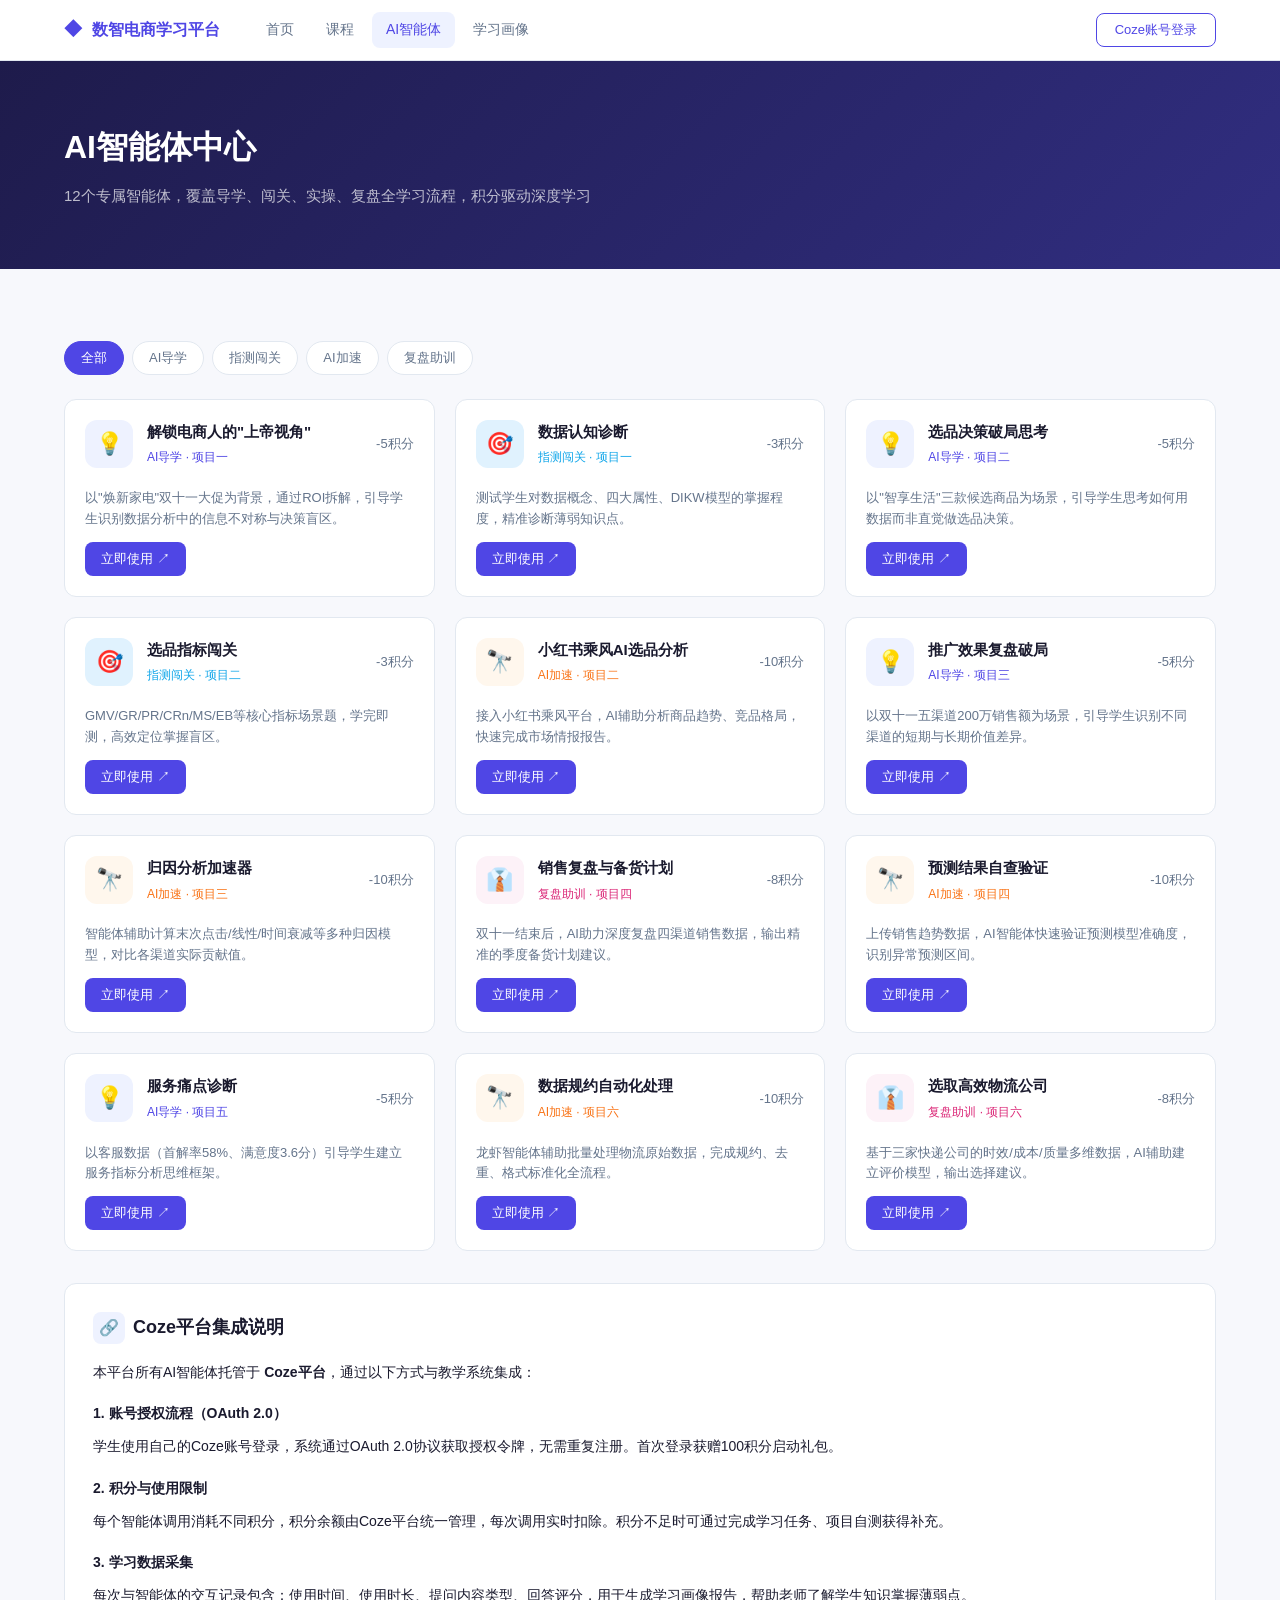
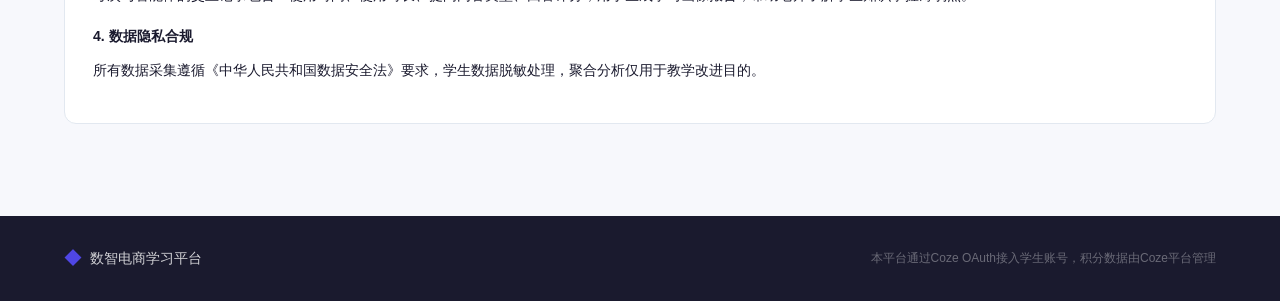
==== agents.html @ bfb2bf95 "feat: 数智电商数据分析教学平台 - 完整站点 - 主页、课程列表、智能体中心、学习画像仪表板 - 6个项目详情页（数据驱动/选品/推广/销售/客服/物流） - Coze智能体嵌入 + 积分系统 " ====
<!DOCTYPE html>
<html lang="zh-CN">
<head>
<meta charset="UTF-8">
<meta name="viewport" content="width=device-width, initial-scale=1.0">
<title>AI智能体中心 — 数智电商学习平台</title>
<link rel="stylesheet" href="styles/main.css">
</head>
<body>
<nav class="topnav">
  <div class="nav-inner">
    <div class="nav-logo"><span class="logo-icon">&#9670;</span><span class="logo-text">数智电商学习平台</span></div>
    <div class="nav-links">
      <a href="index.html" class="nav-link">首页</a>
      <a href="courses.html" class="nav-link">课程</a>
      <a href="agents.html" class="nav-link active">AI智能体</a>
      <a href="dashboard.html" class="nav-link">学习画像</a>
    </div>
    <div class="nav-right"><div id="user-area-nav"><button class="btn-login" onclick="openLoginModal()">Coze账号登录</button></div></div>
  </div>
</nav>

<div class="page-hero">
  <div class="page-hero-inner">
    <h1>AI智能体中心</h1>
    <p>12个专属智能体，覆盖导学、闯关、实操、复盘全学习流程，积分驱动深度学习</p>
  </div>
</div>

<div class="section">
  <div class="section-inner">

    <!-- 积分状态 -->
    <div id="credits-banner" style="display:none" class="learn-section" style="margin-bottom:32px;display:flex;align-items:center;justify-content:space-between">
      <div>
        <div style="font-size:13px;color:var(--text-secondary);margin-bottom:4px">当前可用积分</div>
        <div style="font-size:32px;font-weight:700;color:var(--accent)" id="credits-display">0</div>
      </div>
      <div style="font-size:13px;color:var(--text-secondary);text-align:right">
        <div>每日签到 +5积分</div>
        <div>完成项目自测 +20积分</div>
      </div>
    </div>

    <!-- 智能体分类 -->
    <div style="margin-bottom:32px">
      <div style="display:flex;gap:8px;margin-bottom:24px;flex-wrap:wrap">
        <button class="filter-btn active" data-filter="all" onclick="filterAgents('all',this)">全部</button>
        <button class="filter-btn" data-filter="guide" onclick="filterAgents('guide',this)">AI导学</button>
        <button class="filter-btn" data-filter="quiz" onclick="filterAgents('quiz',this)">指测闯关</button>
        <button class="filter-btn" data-filter="boost" onclick="filterAgents('boost',this)">AI加速</button>
        <button class="filter-btn" data-filter="review" onclick="filterAgents('review',this)">复盘助训</button>
      </div>

      <div id="agents-list" class="agents-full-grid">
        <!-- 动态生成 -->
      </div>
    </div>

    <!-- Coze平台集成说明 -->
    <div class="learn-section">
      <div class="ls-title"><span class="ls-icon" style="background:#eef2ff;color:#4f46e5">&#128279;</span>Coze平台集成说明</div>
      <div class="ls-body">
        <p>本平台所有AI智能体托管于 <strong>Coze平台</strong>，通过以下方式与教学系统集成：</p>
        <h4>1. 账号授权流程（OAuth 2.0）</h4>
        <p>学生使用自己的Coze账号登录，系统通过OAuth 2.0协议获取授权令牌，无需重复注册。首次登录获赠100积分启动礼包。</p>
        <h4>2. 积分与使用限制</h4>
        <p>每个智能体调用消耗不同积分，积分余额由Coze平台统一管理，每次调用实时扣除。积分不足时可通过完成学习任务、项目自测获得补充。</p>
        <h4>3. 学习数据采集</h4>
        <p>每次与智能体的交互记录包含：使用时间、使用时长、提问内容类型、回答评分，用于生成学习画像报告，帮助老师了解学生知识掌握薄弱点。</p>
        <h4>4. 数据隐私合规</h4>
        <p>所有数据采集遵循《中华人民共和国数据安全法》要求，学生数据脱敏处理，聚合分析仅用于教学改进目的。</p>
      </div>
    </div>

  </div>
</div>

<footer class="footer">
  <div class="footer-inner">
    <div class="footer-brand"><span class="logo-icon">&#9670;</span><span>数智电商学习平台</span></div>
    <div class="footer-note">本平台通过Coze OAuth接入学生账号，积分数据由Coze平台管理</div>
  </div>
</footer>

<div class="modal-overlay" id="loginModal" style="display:none">
  <div class="modal">
    <button class="modal-close" onclick="closeLoginModal()">&#10005;</button>
    <div class="modal-logo"><span class="logo-icon">&#9670;</span></div>
    <h2 class="modal-title">Coze账号登录</h2>
    <p class="modal-desc">使用你的Coze账号登录，积分自动同步</p>
    <button class="btn-coze" onclick="mockCozeLogin()"><span class="coze-icon">C</span>使用 Coze 账号登录</button>
    <div class="modal-divider">或</div>
    <div class="mock-login">
      <input type="text" id="mock-username" placeholder="学号 / 邮箱" class="mock-input">
      <input type="password" id="mock-password" placeholder="密码" class="mock-input">
      <button class="btn-primary full" onclick="mockDirectLogin()">登录</button>
    </div>
    <p class="modal-tip">首次登录将自动创建学习档案，并获得 <strong>100积分</strong> 作为欢迎礼包</p>
  </div>
</div>

<style>
.agents-full-grid { display:grid; grid-template-columns:repeat(auto-fill,minmax(300px,1fr)); gap:20px; }
.agent-card {
  background:#fff; border-radius:var(--radius); border:1px solid var(--border);
  overflow:hidden; transition:all 0.2s; cursor:pointer;
}
.agent-card:hover { transform:translateY(-3px); box-shadow:0 8px 24px rgba(0,0,0,0.08); }
.ac-top { padding:20px; display:flex; align-items:center; gap:14px; }
.ac-icon { width:48px;height:48px;border-radius:12px;display:flex;align-items:center;justify-content:center;font-size:22px;flex-shrink:0; }
.ac-meta { flex:1; }
.ac-meta h3 { font-size:15px;font-weight:600;margin-bottom:4px; }
.ac-meta .ac-type { font-size:12px; }
.ac-cost { font-size:13px;color:var(--text-secondary);font-weight:500; }
.ac-body { padding:0 20px 20px; }
.ac-body p { font-size:13px;color:var(--text-secondary);line-height:1.6;margin-bottom:12px; }
.ac-body .btn-primary { font-size:13px;padding:8px 16px; }
.filter-btn {
  padding:7px 16px; border-radius:20px; border:1px solid var(--border);
  background:#fff; cursor:pointer; font-size:13px; color:var(--text-secondary);
  transition:all 0.15s;
}
.filter-btn:hover, .filter-btn.active { background:var(--accent); color:#fff; border-color:var(--accent); }
</style>

<script src="scripts/app.js"></script>
<script>
const ALL_AGENTS = [
  { id:'a1', project:'项目一', name:'解锁电商人的"上帝视角"', type:'guide', cost:5, icon:'&#128161;', color:'#eef2ff', iconColor:'#4f46e5', desc:'以"焕新家电"双十一大促为背景，通过ROI拆解，引导学生识别数据分析中的信息不对称与决策盲区。' },
  { id:'a2', project:'项目一', name:'数据认知诊断', type:'quiz', cost:3, icon:'&#127919;', color:'#e0f2fe', iconColor:'#0ea5e9', desc:'测试学生对数据概念、四大属性、DIKW模型的掌握程度，精准诊断薄弱知识点。' },
  { id:'a3', project:'项目二', name:'选品决策破局思考', type:'guide', cost:5, icon:'&#128161;', color:'#eef2ff', iconColor:'#4f46e5', desc:'以"智享生活"三款候选商品为场景，引导学生思考如何用数据而非直觉做选品决策。' },
  { id:'a4', project:'项目二', name:'选品指标闯关', type:'quiz', cost:3, icon:'&#127919;', color:'#e0f2fe', iconColor:'#0ea5e9', desc:'GMV/GR/PR/CRn/MS/EB等核心指标场景题，学完即测，高效定位掌握盲区。' },
  { id:'a5', project:'项目二', name:'小红书乘风AI选品分析', type:'boost', cost:10, icon:'&#128301;', color:'#fff7ed', iconColor:'#f97316', desc:'接入小红书乘风平台，AI辅助分析商品趋势、竞品格局，快速完成市场情报报告。' },
  { id:'a6', project:'项目三', name:'推广效果复盘破局', type:'guide', cost:5, icon:'&#128161;', color:'#eef2ff', iconColor:'#4f46e5', desc:'以双十一五渠道200万销售额为场景，引导学生识别不同渠道的短期与长期价值差异。' },
  { id:'a7', project:'项目三', name:'归因分析加速器', type:'boost', cost:10, icon:'&#128301;', color:'#fff7ed', iconColor:'#f97316', desc:'智能体辅助计算末次点击/线性/时间衰减等多种归因模型，对比各渠道实际贡献值。' },
  { id:'a8', project:'项目四', name:'销售复盘与备货计划', type:'review', cost:8, icon:'&#128084;', color:'#fdf2f8', iconColor:'#db2777', desc:'双十一结束后，AI助力深度复盘四渠道销售数据，输出精准的季度备货计划建议。' },
  { id:'a9', project:'项目四', name:'预测结果自查验证', type:'boost', cost:10, icon:'&#128301;', color:'#fff7ed', iconColor:'#f97316', desc:'上传销售趋势数据，AI智能体快速验证预测模型准确度，识别异常预测区间。' },
  { id:'a10', project:'项目五', name:'服务痛点诊断', type:'guide', cost:5, icon:'&#128161;', color:'#eef2ff', iconColor:'#4f46e5', desc:'以客服数据（首解率58%、满意度3.6分）引导学生建立服务指标分析思维框架。' },
  { id:'a11', project:'项目六', name:'数据规约自动化处理', type:'boost', cost:10, icon:'&#128301;', color:'#fff7ed', iconColor:'#f97316', desc:'龙虾智能体辅助批量处理物流原始数据，完成规约、去重、格式标准化全流程。' },
  { id:'a12', project:'项目六', name:'选取高效物流公司', type:'review', cost:8, icon:'&#128084;', color:'#fdf2f8', iconColor:'#db2777', desc:'基于三家快递公司的时效/成本/质量多维数据，AI辅助建立评价模型，输出选择建议。' },
];

let currentFilter = 'all';

function filterAgents(type, btn) {
  currentFilter = type;
  document.querySelectorAll('.filter-btn').forEach(b => b.classList.remove('active'));
  btn.classList.add('active');
  renderAgents();
}

function renderAgents() {
  const list = document.getElementById('agents-list');
  const filtered = currentFilter === 'all' ? ALL_AGENTS : ALL_AGENTS.filter(a => a.type === currentFilter);

  list.innerHTML = filtered.map(a => `
    <div class="agent-card" data-type="${a.type}">
      <div class="ac-top">
        <div class="ac-icon" style="background:${a.color};color:${a.iconColor}">${a.icon}</div>
        <div class="ac-meta">
          <h3>${a.name}</h3>
          <div class="ac-type" style="color:${a.iconColor}">${getTypeName(a.type)} · ${a.project}</div>
        </div>
        <div class="ac-cost">-${a.cost}积分</div>
      </div>
      <div class="ac-body">
        <p>${a.desc}</p>
        <button class="btn-primary" onclick="useAgent('${a.id}','${a.type}',${a.cost})">立即使用 &#8599;</button>
      </div>
    </div>`).join('');
}

function getTypeName(type) {
  return { guide:'AI导学', quiz:'指测闯关', boost:'AI加速', review:'复盘助训' }[type] || type;
}

function useAgent(id, type, cost) {
  if (!APP.user) { openLoginModal(); return; }
  if (APP.credits < cost) { showToast(`积分不足，需要 ${cost} 积分`); return; }
  showToast(`正在启动${getTypeName(type)}智能体...`);
  APP.logInteraction(`agent_center_${id}`, cost);
}

document.addEventListener('DOMContentLoaded', () => {
  renderAgents();
  if (APP.user) {
    const banner = document.getElementById('credits-banner');
    if (banner) { banner.style.display = 'flex'; }
    const cd = document.getElementById('credits-display');
    if (cd) { cd.textContent = APP.credits; }
  }
});
</script>
</body>
</html>
---- styles/main.css ----
/* ===== 全局重置 ===== */
*, *::before, *::after { box-sizing: border-box; margin: 0; padding: 0; }
html { scroll-behavior: smooth; }
body {
  font-family: -apple-system, BlinkMacSystemFont, 'PingFang SC', 'Hiragino Sans GB', 'Microsoft YaHei', sans-serif;
  font-size: 15px;
  line-height: 1.65;
  color: #1a1a2e;
  background: #f7f8fc;
}
a { text-decoration: none; color: inherit; }
img { max-width: 100%; display: block; }

/* ===== 颜色变量 ===== */
:root {
  --c1: #4f46e5;   /* 靛蓝 项目一 */
  --c2: #0ea5e9;   /* 天蓝 项目二 */
  --c3: #f97316;   /* 橙色 项目三 */
  --c4: #16a34a;   /* 绿色 项目四 */
  --c5: #db2777;   /* 玫红 项目五 */
  --c6: #9333ea;   /* 紫色 项目六 */
  --accent: #4f46e5;
  --bg: #f7f8fc;
  --surface: #ffffff;
  --text-primary: #1a1a2e;
  --text-secondary: #64748b;
  --border: #e2e8f0;
  --radius: 12px;
  --radius-sm: 8px;
}

/* ===== 顶部导航 ===== */
.topnav {
  position: sticky; top: 0; z-index: 100;
  background: rgba(255,255,255,0.95);
  border-bottom: 1px solid var(--border);
  backdrop-filter: blur(8px);
}
.nav-inner {
  max-width: 1200px; margin: 0 auto;
  padding: 0 24px;
  height: 60px;
  display: flex; align-items: center; gap: 32px;
}
.nav-logo {
  display: flex; align-items: center; gap: 10px;
  font-size: 16px; font-weight: 600; color: var(--accent);
  white-space: nowrap;
}
.logo-icon { font-size: 18px; color: var(--accent); }
.nav-links { display: flex; gap: 4px; flex: 1; }
.nav-link {
  padding: 6px 14px; border-radius: var(--radius-sm);
  font-size: 14px; color: var(--text-secondary);
  transition: all 0.15s;
}
.nav-link:hover, .nav-link.active {
  color: var(--accent); background: #eef2ff;
}
.nav-right { margin-left: auto; }
.btn-login {
  padding: 7px 18px; border-radius: var(--radius-sm);
  border: 1.5px solid var(--accent); background: transparent;
  color: var(--accent); font-size: 13px; cursor: pointer;
  transition: all 0.15s;
}
.btn-login:hover { background: var(--accent); color: #fff; }

/* ===== Hero区 ===== */
.hero {
  max-width: 1200px; margin: 0 auto;
  padding: 72px 24px 64px;
  display: flex; align-items: center; gap: 64px;
}
.hero-content { flex: 1; }
.hero-badge {
  display: inline-block;
  padding: 4px 14px; border-radius: 20px;
  background: #eef2ff; color: var(--accent);
  font-size: 13px; font-weight: 500;
  margin-bottom: 20px;
}
.hero-title {
  font-size: 46px; font-weight: 700; line-height: 1.2;
  color: var(--text-primary); margin-bottom: 18px;
}
.hero-desc {
  font-size: 16px; color: var(--text-secondary);
  line-height: 1.7; margin-bottom: 32px;
}
.hero-actions { display: flex; gap: 12px; margin-bottom: 40px; }
.btn-primary {
  padding: 11px 28px; border-radius: var(--radius-sm);
  background: var(--accent); color: #fff;
  border: none; font-size: 15px; font-weight: 500;
  cursor: pointer; transition: all 0.15s;
}
.btn-primary:hover { background: #4338ca; transform: translateY(-1px); }
.btn-primary.full { width: 100%; }
.btn-ghost {
  padding: 11px 28px; border-radius: var(--radius-sm);
  background: transparent; color: var(--text-primary);
  border: 1.5px solid var(--border); font-size: 15px;
  cursor: pointer; transition: all 0.15s; display: inline-block;
}
.btn-ghost:hover { border-color: var(--accent); color: var(--accent); }
.hero-stats { display: flex; gap: 32px; }
.stat-item { display: flex; flex-direction: column; }
.stat-num { font-size: 28px; font-weight: 700; color: var(--accent); }
.stat-label { font-size: 12px; color: var(--text-secondary); }

/* Hero可视化 */
.hero-visual { flex: 0 0 380px; }
.chain-diagram {
  display: flex; align-items: center; flex-wrap: wrap; gap: 6px;
  background: #fff; border-radius: var(--radius);
  padding: 24px; border: 1px solid var(--border);
}
.chain-node {
  display: flex; flex-direction: column; align-items: center;
  padding: 12px 16px; border-radius: var(--radius-sm);
  font-size: 13px; font-weight: 500; min-width: 60px;
  background: #f8fafc; border: 1px solid var(--border);
  gap: 4px; transition: all 0.2s; cursor: default;
}
.chain-node:hover { transform: translateY(-3px); border-color: var(--accent); }
.node-icon { font-size: 16px; }
.chain-node.node-1 { color: var(--c1); border-color: #c7d2fe; }
.chain-node.node-2 { color: var(--c2); border-color: #bae6fd; }
.chain-node.node-3 { color: var(--c3); border-color: #fed7aa; }
.chain-node.node-4 { color: var(--c4); border-color: #bbf7d0; }
.chain-node.node-5 { color: var(--c5); border-color: #fbcfe8; }
.chain-node.node-6 { color: var(--c6); border-color: #e9d5ff; }
.chain-arrow { color: var(--text-secondary); font-size: 18px; }
.chain-label { text-align: center; font-size: 12px; color: var(--text-secondary); margin-top: 12px; }

/* ===== 通用Section ===== */
.section { padding: 72px 0; }
.section-inner { max-width: 1200px; margin: 0 auto; padding: 0 24px; }
.section-header { text-align: center; margin-bottom: 48px; }
.section-header h2 { font-size: 30px; font-weight: 700; margin-bottom: 10px; }
.section-header p { font-size: 15px; color: var(--text-secondary); }
.section-header.light h2 { color: #fff; }
.section-header.light p { color: rgba(255,255,255,0.75); }

/* ===== 课程卡片 ===== */
.course-grid {
  display: grid; grid-template-columns: repeat(3, 1fr); gap: 20px;
}
.course-card {
  background: #fff; border-radius: var(--radius);
  border: 1px solid var(--border); overflow: hidden;
  display: flex; flex-direction: column;
  transition: all 0.2s; cursor: pointer;
}
.course-card:hover {
  transform: translateY(-4px);
  box-shadow: 0 12px 32px rgba(0,0,0,0.08);
  border-color: transparent;
}
.card-top {
  padding: 24px; display: flex; justify-content: space-between;
  align-items: flex-start;
}
.card-top.c1 { background: linear-gradient(135deg, #eef2ff 0%, #c7d2fe 100%); }
.card-top.c2 { background: linear-gradient(135deg, #e0f2fe 0%, #bae6fd 100%); }
.card-top.c3 { background: linear-gradient(135deg, #fff7ed 0%, #fed7aa 100%); }
.card-top.c4 { background: linear-gradient(135deg, #f0fdf4 0%, #bbf7d0 100%); }
.card-top.c5 { background: linear-gradient(135deg, #fdf2f8 0%, #fbcfe8 100%); }
.card-top.c6 { background: linear-gradient(135deg, #faf5ff 0%, #e9d5ff 100%); }
.card-num { font-size: 32px; font-weight: 800; opacity: 0.25; }
.card-icon { font-size: 28px; }
.card-body { padding: 20px; flex: 1; display: flex; flex-direction: column; gap: 10px; }
.card-body h3 { font-size: 16px; font-weight: 600; }
.card-body p { font-size: 13px; color: var(--text-secondary); line-height: 1.6; flex: 1; }
.card-tags { display: flex; gap: 6px; flex-wrap: wrap; }
.tag {
  padding: 3px 9px; border-radius: 12px;
  background: #f1f5f9; color: var(--text-secondary);
  font-size: 11px;
}
.card-meta { display: flex; justify-content: space-between; align-items: center; margin-top: auto; }
.meta-tasks { font-size: 12px; color: var(--text-secondary); }
.meta-ai { font-size: 12px; color: var(--accent); font-weight: 500; }

/* ===== AI智能体区 ===== */
.section-agents {
  background: linear-gradient(135deg, #1e1b4b 0%, #312e81 100%);
}
.section-agents .section-header h2 { color: #fff; }
.agents-grid {
  display: grid; grid-template-columns: repeat(4, 1fr); gap: 20px;
  margin-bottom: 48px;
}
.agent-feature {
  background: rgba(255,255,255,0.08);
  border: 1px solid rgba(255,255,255,0.15);
  border-radius: var(--radius); padding: 24px;
  transition: all 0.2s;
}
.agent-feature:hover {
  background: rgba(255,255,255,0.12);
  transform: translateY(-2px);
}
.af-icon {
  width: 44px; height: 44px; border-radius: var(--radius-sm);
  display: flex; align-items: center; justify-content: center;
  font-size: 22px; margin-bottom: 14px;
}
.af-1 { background: rgba(99,102,241,0.3); }
.af-2 { background: rgba(14,165,233,0.3); }
.af-3 { background: rgba(249,115,22,0.3); }
.af-4 { background: rgba(219,39,119,0.3); }
.agent-feature h4 { font-size: 14px; font-weight: 600; color: #fff; margin-bottom: 8px; }
.agent-feature p { font-size: 13px; color: rgba(255,255,255,0.65); line-height: 1.6; }

/* 积分演示 */
.credits-demo { display: flex; justify-content: center; }
.credits-box {
  background: rgba(255,255,255,0.06);
  border: 1px solid rgba(255,255,255,0.12);
  border-radius: var(--radius); padding: 28px; min-width: 420px;
}
.credits-title { font-size: 15px; font-weight: 600; color: #fff; margin-bottom: 16px; }
.credits-list { display: flex; flex-direction: column; gap: 8px; }
.credit-row {
  display: flex; justify-content: space-between;
  font-size: 13px; color: rgba(255,255,255,0.75);
  padding: 6px 0; border-bottom: 1px solid rgba(255,255,255,0.06);
}
.cost { color: #f87171; font-weight: 500; }
.earn-pts { color: #34d399; font-weight: 500; }
.credits-note { font-size: 12px; color: rgba(255,255,255,0.4); margin-top: 14px; text-align: center; }

/* ===== 学习路径 ===== */
.path-flow {
  display: flex; align-items: center; justify-content: center;
  gap: 16px; flex-wrap: wrap;
}
.path-step {
  display: flex; align-items: center; gap: 12px;
  background: #fff; border-radius: var(--radius);
  padding: 16px 20px; border: 1px solid var(--border);
  min-width: 160px; transition: all 0.2s;
}
.path-step:hover { border-color: var(--accent); transform: translateY(-2px); }
.ps-num {
  width: 36px; height: 36px; border-radius: 50%;
  background: #eef2ff; color: var(--accent);
  display: flex; align-items: center; justify-content: center;
  font-size: 16px; font-weight: 700; flex-shrink: 0;
}
.ps-content h4 { font-size: 14px; font-weight: 600; margin-bottom: 3px; }
.ps-content p { font-size: 12px; color: var(--text-secondary); line-height: 1.4; }
.path-arrow { font-size: 20px; color: var(--text-secondary); }

/* ===== Footer ===== */
.footer {
  background: #1a1a2e; padding: 28px 0;
}
.footer-inner {
  max-width: 1200px; margin: 0 auto; padding: 0 24px;
  display: flex; align-items: center; justify-content: space-between;
  gap: 24px;
}
.footer-brand {
  display: flex; align-items: center; gap: 8px;
  color: rgba(255,255,255,0.8); font-size: 14px; font-weight: 500;
}
.footer-brand .logo-icon { color: var(--accent); }
.footer-note { font-size: 12px; color: rgba(255,255,255,0.35); max-width: 480px; text-align: right; }

/* ===== 弹窗 ===== */
.modal-overlay {
  position: fixed; inset: 0; z-index: 999;
  background: rgba(0,0,0,0.45);
  display: flex; align-items: center; justify-content: center;
  backdrop-filter: blur(4px);
}
.modal {
  background: #fff; border-radius: 16px; padding: 40px;
  width: 380px; max-width: 90vw; position: relative;
  box-shadow: 0 20px 60px rgba(0,0,0,0.15);
}
.modal-close {
  position: absolute; top: 16px; right: 16px;
  background: none; border: none; font-size: 16px;
  color: var(--text-secondary); cursor: pointer; padding: 4px;
}
.modal-logo {
  text-align: center; font-size: 32px; margin-bottom: 16px;
  color: var(--accent);
}
.modal-title { font-size: 20px; font-weight: 700; text-align: center; margin-bottom: 8px; }
.modal-desc { font-size: 13px; color: var(--text-secondary); text-align: center; margin-bottom: 24px; line-height: 1.6; }
.btn-coze {
  width: 100%; padding: 12px;
  background: linear-gradient(135deg, #4f46e5, #7c3aed);
  color: #fff; border: none; border-radius: var(--radius-sm);
  font-size: 15px; font-weight: 500; cursor: pointer;
  display: flex; align-items: center; justify-content: center; gap: 10px;
  margin-bottom: 16px; transition: all 0.15s;
}
.btn-coze:hover { opacity: 0.9; transform: translateY(-1px); }
.coze-icon {
  width: 24px; height: 24px; background: rgba(255,255,255,0.25);
  border-radius: 6px; display: flex; align-items: center; justify-content: center;
  font-weight: 800; font-size: 14px;
}
.modal-divider {
  text-align: center; font-size: 12px; color: var(--text-secondary);
  position: relative; margin: 16px 0;
}
.modal-divider::before, .modal-divider::after {
  content: ''; position: absolute; top: 50%; width: 40%;
  height: 1px; background: var(--border);
}
.modal-divider::before { left: 0; }
.modal-divider::after { right: 0; }
.mock-input {
  width: 100%; padding: 10px 14px; margin-bottom: 10px;
  border: 1px solid var(--border); border-radius: var(--radius-sm);
  font-size: 14px; outline: none; transition: border-color 0.15s;
  background: #f8fafc;
}
.mock-input:focus { border-color: var(--accent); background: #fff; }
.modal-tip {
  font-size: 12px; color: var(--text-secondary); text-align: center;
  margin-top: 14px; line-height: 1.5;
}

/* ===== 用户信息条 ===== */
.user-bar {
  display: flex; align-items: center; gap: 10px;
}
.user-avatar {
  width: 32px; height: 32px; border-radius: 50%;
  background: var(--accent); color: #fff;
  display: flex; align-items: center; justify-content: center;
  font-size: 13px; font-weight: 600;
}
.user-credits { font-size: 13px; color: var(--accent); font-weight: 500; }
.user-name { font-size: 13px; color: var(--text-secondary); }

/* ===== 通知 Toast ===== */
.toast {
  position: fixed; bottom: 24px; right: 24px; z-index: 9999;
  background: #1a1a2e; color: #fff; padding: 12px 20px;
  border-radius: var(--radius-sm); font-size: 14px;
  box-shadow: 0 4px 16px rgba(0,0,0,0.2);
  animation: slideIn 0.3s ease;
}
@keyframes slideIn {
  from { transform: translateY(20px); opacity: 0; }
  to { transform: translateY(0); opacity: 1; }
}

/* ===== 课程详情页 ===== */
.project-hero {
  padding: 60px 0 40px;
  border-bottom: 1px solid var(--border);
}
.project-hero-inner {
  max-width: 1200px; margin: 0 auto; padding: 0 24px;
}
.project-breadcrumb {
  font-size: 13px; color: var(--text-secondary); margin-bottom: 20px;
}
.project-breadcrumb a { color: var(--accent); }
.project-title { font-size: 36px; font-weight: 700; margin-bottom: 12px; }
.project-desc { font-size: 15px; color: var(--text-secondary); max-width: 700px; line-height: 1.7; margin-bottom: 24px; }
.project-info { display: flex; gap: 24px; align-items: center; flex-wrap: wrap; }
.pi-badge {
  padding: 5px 14px; border-radius: 20px;
  font-size: 13px; font-weight: 500;
}

/* 学习区布局 */
.learn-layout {
  max-width: 1200px; margin: 0 auto; padding: 32px 24px;
  display: grid; grid-template-columns: 280px 1fr; gap: 32px;
}
.learn-sidebar { position: sticky; top: 80px; align-self: start; }
.sidebar-card {
  background: #fff; border-radius: var(--radius);
  border: 1px solid var(--border); overflow: hidden;
}
.sidebar-title {
  padding: 14px 16px;
  font-size: 13px; font-weight: 600;
  border-bottom: 1px solid var(--border); color: var(--text-secondary);
  text-transform: uppercase; letter-spacing: 0.05em;
}
.task-list { list-style: none; }
.task-item {
  padding: 12px 16px;
  border-bottom: 1px solid var(--border);
  display: flex; align-items: center; gap: 10px;
  font-size: 13px; cursor: pointer; transition: background 0.15s;
}
.task-item:hover { background: #f8fafc; }
.task-item.active { background: #eef2ff; color: var(--accent); }
.task-item:last-child { border-bottom: none; }
.task-num {
  width: 22px; height: 22px; border-radius: 50%;
  background: #f1f5f9; display: flex; align-items: center;
  justify-content: center; font-size: 11px; font-weight: 600;
  flex-shrink: 0;
}
.task-item.active .task-num { background: var(--accent); color: #fff; }
.task-item.done .task-num { background: #22c55e; color: #fff; }

/* 主内容区 */
.learn-main {}
.learn-section {
  background: #fff; border-radius: var(--radius);
  border: 1px solid var(--border); padding: 28px; margin-bottom: 20px;
}
.ls-title { font-size: 18px; font-weight: 700; margin-bottom: 16px; display: flex; align-items: center; gap: 8px; }
.ls-icon {
  width: 32px; height: 32px; border-radius: var(--radius-sm);
  display: flex; align-items: center; justify-content: center;
  font-size: 16px;
}
.ls-body { font-size: 14px; color: var(--text-primary); line-height: 1.8; }
.ls-body p { margin-bottom: 12px; }
.ls-body h4 { font-size: 14px; font-weight: 600; margin: 16px 0 8px; }
.ls-body ul { margin-left: 20px; }
.ls-body li { margin-bottom: 6px; }

/* 指标卡片 */
.metric-grid {
  display: grid; grid-template-columns: repeat(auto-fill, minmax(180px, 1fr));
  gap: 12px; margin-top: 16px;
}
.metric-card {
  background: #f8fafc; border-radius: var(--radius-sm);
  padding: 14px; border: 1px solid var(--border);
}
.mc-abbr { font-size: 18px; font-weight: 700; color: var(--accent); margin-bottom: 4px; }
.mc-name { font-size: 12px; font-weight: 500; margin-bottom: 6px; }
.mc-desc { font-size: 11px; color: var(--text-secondary); line-height: 1.5; }

/* AI智能体嵌入区 */
.agent-embed {
  background: linear-gradient(135deg, #1e1b4b 0%, #1e3a5f 100%);
  border-radius: var(--radius); padding: 24px; margin-bottom: 20px;
  border: 1px solid rgba(99,102,241,0.3);
}
.ae-header { display: flex; align-items: center; justify-content: space-between; margin-bottom: 16px; }
.ae-title { font-size: 15px; font-weight: 600; color: #fff; display: flex; align-items: center; gap: 8px; }
.ae-badge {
  padding: 3px 10px; border-radius: 12px;
  background: rgba(99,102,241,0.3); color: #a5b4fc;
  font-size: 11px;
}
.ae-credits { font-size: 12px; color: rgba(255,255,255,0.55); }
.ae-desc { font-size: 13px; color: rgba(255,255,255,0.65); margin-bottom: 16px; line-height: 1.6; }
.ae-chatbox {
  background: rgba(255,255,255,0.05);
  border: 1px solid rgba(255,255,255,0.1);
  border-radius: var(--radius-sm); padding: 16px;
  min-height: 180px; margin-bottom: 12px;
}
.ae-messages { display: flex; flex-direction: column; gap: 10px; }
.msg {
  padding: 10px 14px; border-radius: 10px; font-size: 13px; max-width: 85%; line-height: 1.5;
}
.msg.bot { background: rgba(255,255,255,0.1); color: rgba(255,255,255,0.9); align-self: flex-start; }
.msg.user { background: var(--accent); color: #fff; align-self: flex-end; }
.ae-input-row { display: flex; gap: 8px; }
.ae-input {
  flex: 1; padding: 10px 14px;
  background: rgba(255,255,255,0.08); border: 1px solid rgba(255,255,255,0.15);
  border-radius: var(--radius-sm); color: #fff; font-size: 13px; outline: none;
}
.ae-input::placeholder { color: rgba(255,255,255,0.35); }
.ae-input:focus { border-color: rgba(99,102,241,0.6); }
.ae-send {
  padding: 10px 18px; border-radius: var(--radius-sm);
  background: var(--accent); color: #fff; border: none;
  font-size: 13px; cursor: pointer; font-weight: 500;
  transition: all 0.15s;
}
.ae-send:hover { background: #4338ca; }
.ae-lock {
  display: flex; flex-direction: column; align-items: center; justify-content: center;
  min-height: 180px; gap: 12px;
}
.ae-lock-icon { font-size: 32px; opacity: 0.4; }
.ae-lock p { font-size: 13px; color: rgba(255,255,255,0.5); }
.ae-lock .btn-login { background: var(--accent); border-color: var(--accent); color: #fff; }

/* 课程/智能体页 */
.page-hero {
  background: linear-gradient(135deg, #1e1b4b 0%, #312e81 100%);
  padding: 60px 0;
}
.page-hero-inner { max-width: 1200px; margin: 0 auto; padding: 0 24px; }
.page-hero h1 { font-size: 32px; font-weight: 700; color: #fff; margin-bottom: 10px; }
.page-hero p { font-size: 15px; color: rgba(255,255,255,0.7); }

/* 学习画像 */
.dashboard-grid {
  display: grid; grid-template-columns: repeat(3, 1fr); gap: 20px; margin-bottom: 24px;
}
.dash-card {
  background: #fff; border-radius: var(--radius); padding: 20px;
  border: 1px solid var(--border);
}
.dash-num { font-size: 32px; font-weight: 700; color: var(--accent); }
.dash-label { font-size: 13px; color: var(--text-secondary); margin-top: 4px; }
.progress-bar-wrap { margin: 8px 0; }
.pbar-label { display: flex; justify-content: space-between; font-size: 12px; color: var(--text-secondary); margin-bottom: 4px; }
.pbar { height: 6px; background: #f1f5f9; border-radius: 3px; }
.pbar-fill { height: 6px; border-radius: 3px; background: var(--accent); transition: width 1s ease; }

/* ===== 响应式 ===== */
@media (max-width: 1024px) {
  .course-grid { grid-template-columns: repeat(2, 1fr); }
  .agents-grid { grid-template-columns: repeat(2, 1fr); }
  .learn-layout { grid-template-columns: 1fr; }
  .learn-sidebar { position: static; }
}
@media (max-width: 768px) {
  .hero { flex-direction: column; padding: 40px 24px; }
  .hero-title { font-size: 32px; }
  .hero-visual { width: 100%; }
  .chain-diagram { justify-content: center; }
  .course-grid { grid-template-columns: 1fr; }
  .agents-grid { grid-template-columns: 1fr; }
  .dashboard-grid { grid-template-columns: repeat(2, 1fr); }
  .nav-links { display: none; }
  .path-flow { flex-direction: column; }
  .path-arrow { transform: rotate(90deg); }
  .footer-inner { flex-direction: column; text-align: center; }
  .footer-note { text-align: center; }
}
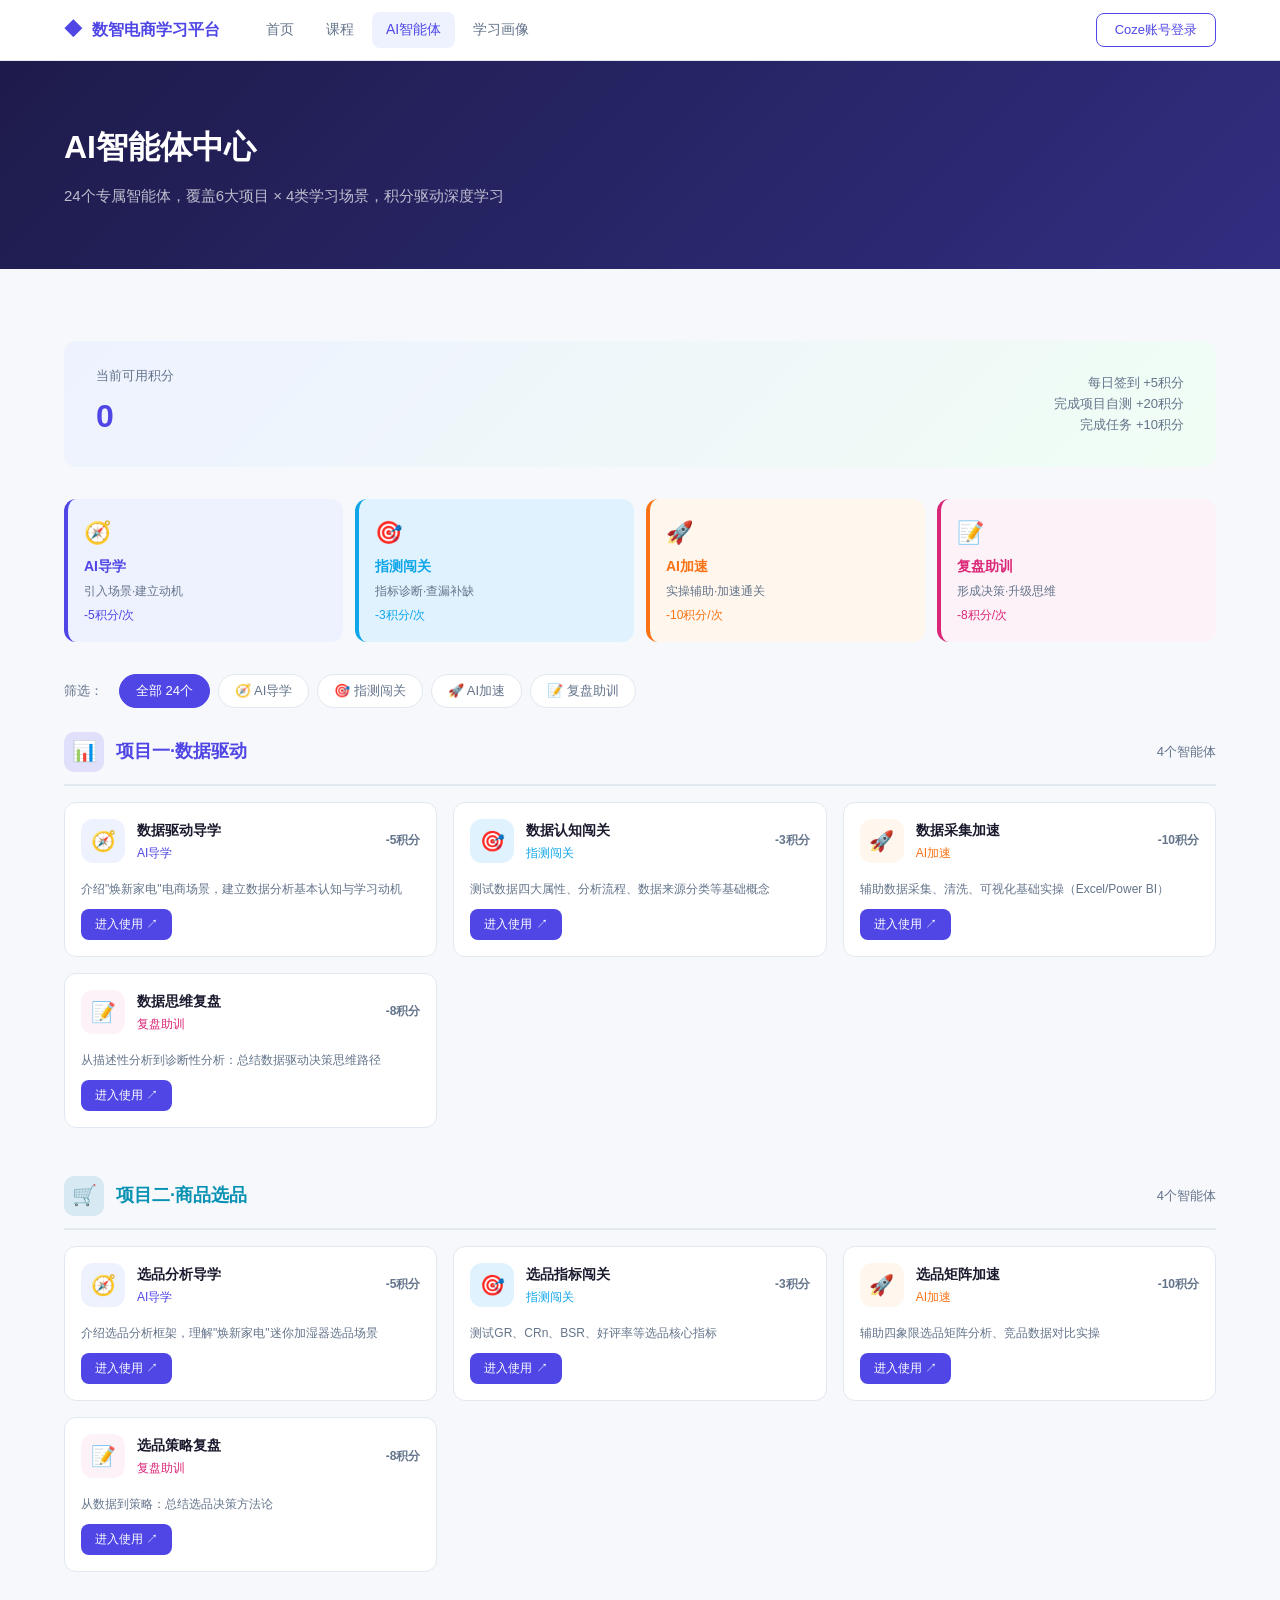
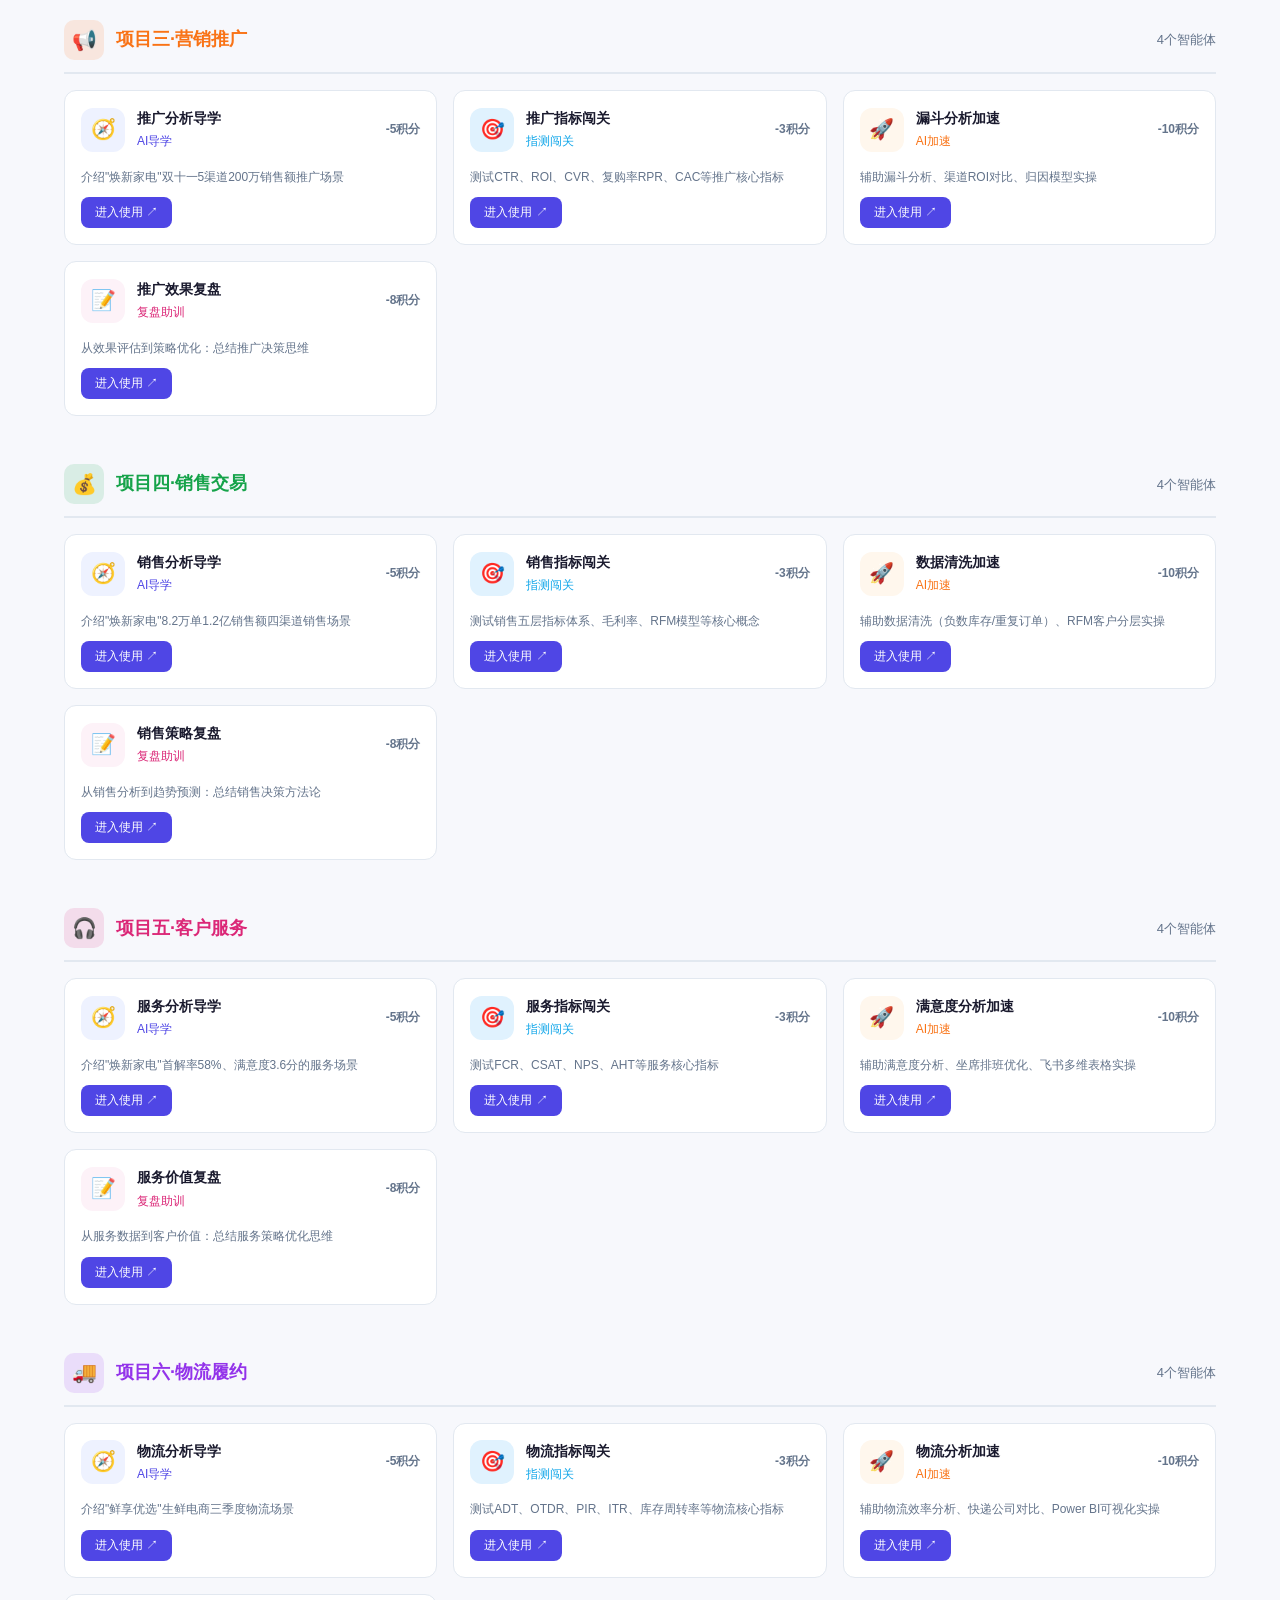
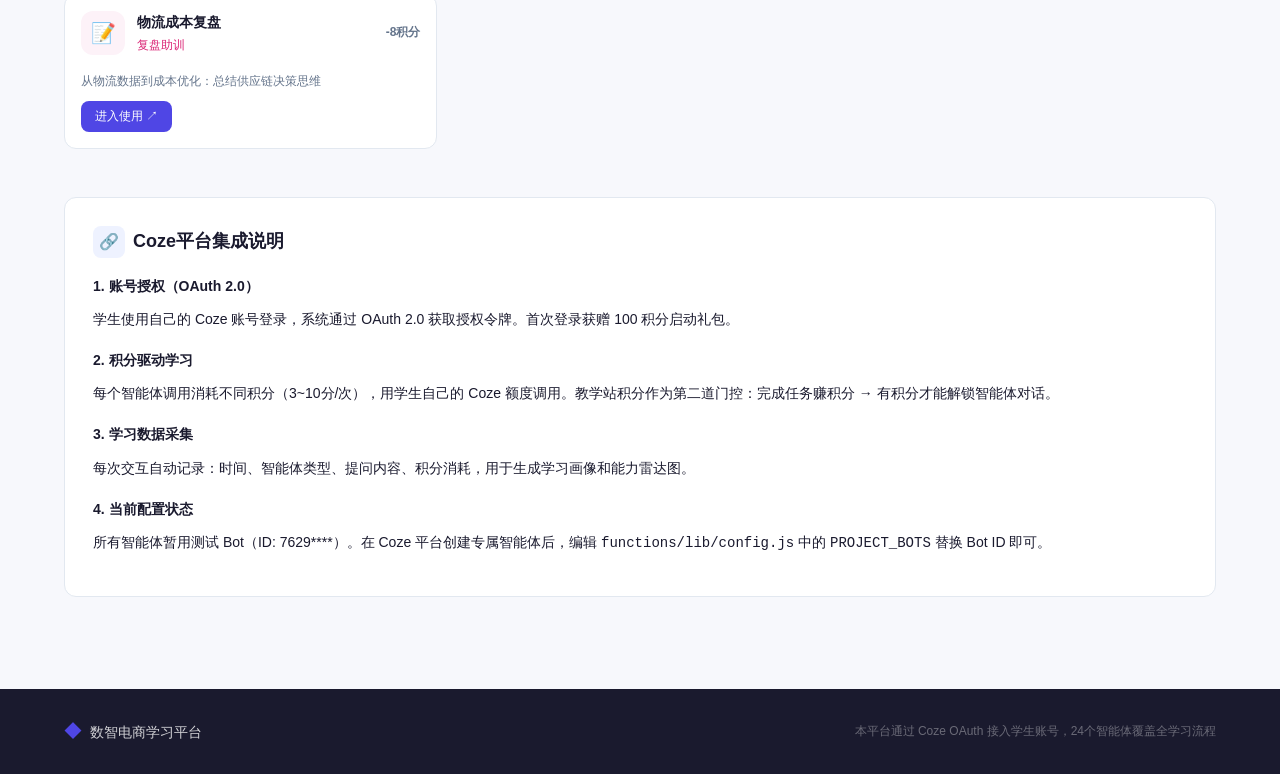
==== commit 39781a86: "feat: 配置 Bot ID + OAuth凭证 + 24智能体架构 - config.js: OAuth凭证fallback + 测试Bot ID + 24智能体架构 - login.js: 标准" ====
--- a/agents.html
+++ b/agents.html
@@ -23,7 +23,7 @@
 <div class="page-hero">
   <div class="page-hero-inner">
     <h1>AI智能体中心</h1>
-    <p>12个专属智能体，覆盖导学、闯关、实操、复盘全学习流程，积分驱动深度学习</p>
+    <p>24个专属智能体，覆盖6大项目 × 4类学习场景，积分驱动深度学习</p>
   </div>
 </div>
 
@@ -31,7 +31,7 @@
   <div class="section-inner">
 
     <!-- 积分状态 -->
-    <div id="credits-banner" style="display:none" class="learn-section" style="margin-bottom:32px;display:flex;align-items:center;justify-content:space-between">
+    <div id="credits-banner" style="display:none;margin-bottom:32px;padding:24px 32px;background:linear-gradient(135deg,#eef2ff,#f0fdf4);border-radius:var(--radius);display:flex;align-items:center;justify-content:space-between">
       <div>
         <div style="font-size:13px;color:var(--text-secondary);margin-bottom:4px">当前可用积分</div>
         <div style="font-size:32px;font-weight:700;color:var(--accent)" id="credits-display">0</div>
@@ -39,37 +39,63 @@
       <div style="font-size:13px;color:var(--text-secondary);text-align:right">
         <div>每日签到 +5积分</div>
         <div>完成项目自测 +20积分</div>
-      </div>
-    </div>
-
-    <!-- 智能体分类 -->
-    <div style="margin-bottom:32px">
-      <div style="display:flex;gap:8px;margin-bottom:24px;flex-wrap:wrap">
-        <button class="filter-btn active" data-filter="all" onclick="filterAgents('all',this)">全部</button>
-        <button class="filter-btn" data-filter="guide" onclick="filterAgents('guide',this)">AI导学</button>
-        <button class="filter-btn" data-filter="quiz" onclick="filterAgents('quiz',this)">指测闯关</button>
-        <button class="filter-btn" data-filter="boost" onclick="filterAgents('boost',this)">AI加速</button>
-        <button class="filter-btn" data-filter="review" onclick="filterAgents('review',this)">复盘助训</button>
-      </div>
-
-      <div id="agents-list" class="agents-full-grid">
-        <!-- 动态生成 -->
-      </div>
-    </div>
+        <div>完成任务 +10积分</div>
+      </div>
+    </div>
+
+    <!-- 智能体类型说明 -->
+    <div style="display:grid;grid-template-columns:repeat(4,1fr);gap:12px;margin-bottom:32px">
+      <div style="padding:16px;border-radius:12px;background:#eef2ff;border-left:4px solid #4f46e5">
+        <div style="font-size:22px;margin-bottom:4px">🧭</div>
+        <div style="font-weight:600;font-size:14px;color:#4f46e5">AI导学</div>
+        <div style="font-size:12px;color:var(--text-secondary);margin-top:4px">引入场景·建立动机</div>
+        <div style="font-size:12px;color:#4f46e5;margin-top:4px">-5积分/次</div>
+      </div>
+      <div style="padding:16px;border-radius:12px;background:#e0f2fe;border-left:4px solid #0ea5e9">
+        <div style="font-size:22px;margin-bottom:4px">🎯</div>
+        <div style="font-weight:600;font-size:14px;color:#0ea5e9">指测闯关</div>
+        <div style="font-size:12px;color:var(--text-secondary);margin-top:4px">指标诊断·查漏补缺</div>
+        <div style="font-size:12px;color:#0ea5e9;margin-top:4px">-3积分/次</div>
+      </div>
+      <div style="padding:16px;border-radius:12px;background:#fff7ed;border-left:4px solid #f97316">
+        <div style="font-size:22px;margin-bottom:4px">🚀</div>
+        <div style="font-weight:600;font-size:14px;color:#f97316">AI加速</div>
+        <div style="font-size:12px;color:var(--text-secondary);margin-top:4px">实操辅助·加速通关</div>
+        <div style="font-size:12px;color:#f97316;margin-top:4px">-10积分/次</div>
+      </div>
+      <div style="padding:16px;border-radius:12px;background:#fdf2f8;border-left:4px solid #db2777">
+        <div style="font-size:22px;margin-bottom:4px">📝</div>
+        <div style="font-weight:600;font-size:14px;color:#db2777">复盘助训</div>
+        <div style="font-size:12px;color:var(--text-secondary);margin-top:4px">形成决策·升级思维</div>
+        <div style="font-size:12px;color:#db2777;margin-top:4px">-8积分/次</div>
+      </div>
+    </div>
+
+    <!-- 筛选 -->
+    <div style="display:flex;gap:8px;margin-bottom:24px;flex-wrap:wrap;align-items:center">
+      <span style="font-size:13px;color:var(--text-secondary);margin-right:8px">筛选：</span>
+      <button class="filter-btn active" data-filter="all" onclick="filterAgents('all',this)">全部 24个</button>
+      <button class="filter-btn" data-filter="guide" onclick="filterAgents('guide',this)">🧭 AI导学</button>
+      <button class="filter-btn" data-filter="quiz" onclick="filterAgents('quiz',this)">🎯 指测闯关</button>
+      <button class="filter-btn" data-filter="boost" onclick="filterAgents('boost',this)">🚀 AI加速</button>
+      <button class="filter-btn" data-filter="review" onclick="filterAgents('review',this)">📝 复盘助训</button>
+    </div>
+
+    <!-- 智能体列表 -->
+    <div id="agents-list"></div>
 
     <!-- Coze平台集成说明 -->
-    <div class="learn-section">
+    <div class="learn-section" style="margin-top:40px">
       <div class="ls-title"><span class="ls-icon" style="background:#eef2ff;color:#4f46e5">&#128279;</span>Coze平台集成说明</div>
       <div class="ls-body">
-        <p>本平台所有AI智能体托管于 <strong>Coze平台</strong>，通过以下方式与教学系统集成：</p>
-        <h4>1. 账号授权流程（OAuth 2.0）</h4>
-        <p>学生使用自己的Coze账号登录，系统通过OAuth 2.0协议获取授权令牌，无需重复注册。首次登录获赠100积分启动礼包。</p>
-        <h4>2. 积分与使用限制</h4>
-        <p>每个智能体调用消耗不同积分，积分余额由Coze平台统一管理，每次调用实时扣除。积分不足时可通过完成学习任务、项目自测获得补充。</p>
+        <h4>1. 账号授权（OAuth 2.0）</h4>
+        <p>学生使用自己的 Coze 账号登录，系统通过 OAuth 2.0 获取授权令牌。首次登录获赠 100 积分启动礼包。</p>
+        <h4>2. 积分驱动学习</h4>
+        <p>每个智能体调用消耗不同积分（3~10分/次），用学生自己的 Coze 额度调用。教学站积分作为第二道门控：完成任务赚积分 → 有积分才能解锁智能体对话。</p>
         <h4>3. 学习数据采集</h4>
-        <p>每次与智能体的交互记录包含：使用时间、使用时长、提问内容类型、回答评分，用于生成学习画像报告，帮助老师了解学生知识掌握薄弱点。</p>
-        <h4>4. 数据隐私合规</h4>
-        <p>所有数据采集遵循《中华人民共和国数据安全法》要求，学生数据脱敏处理，聚合分析仅用于教学改进目的。</p>
+        <p>每次交互自动记录：时间、智能体类型、提问内容、积分消耗，用于生成学习画像和能力雷达图。</p>
+        <h4>4. 当前配置状态</h4>
+        <p id="config-status">所有智能体暂用测试 Bot（ID: 7629****）。在 Coze 平台创建专属智能体后，编辑 <code>functions/lib/config.js</code> 中的 <code>PROJECT_BOTS</code> 替换 Bot ID 即可。</p>
       </div>
     </div>
 
@@ -79,7 +105,7 @@
 <footer class="footer">
   <div class="footer-inner">
     <div class="footer-brand"><span class="logo-icon">&#9670;</span><span>数智电商学习平台</span></div>
-    <div class="footer-note">本平台通过Coze OAuth接入学生账号，积分数据由Coze平台管理</div>
+    <div class="footer-note">本平台通过 Coze OAuth 接入学生账号，24个智能体覆盖全学习流程</div>
   </div>
 </footer>
 
@@ -88,8 +114,8 @@
     <button class="modal-close" onclick="closeLoginModal()">&#10005;</button>
     <div class="modal-logo"><span class="logo-icon">&#9670;</span></div>
     <h2 class="modal-title">Coze账号登录</h2>
-    <p class="modal-desc">使用你的Coze账号登录，积分自动同步</p>
-    <button class="btn-coze" onclick="mockCozeLogin()"><span class="coze-icon">C</span>使用 Coze 账号登录</button>
+    <p class="modal-desc">使用你的 Coze 账号登录，积分自动同步</p>
+    <button class="btn-coze" onclick="cozeLogin()"><span class="coze-icon">C</span>使用 Coze 账号登录</button>
     <div class="modal-divider">或</div>
     <div class="mock-login">
       <input type="text" id="mock-username" placeholder="学号 / 邮箱" class="mock-input">
@@ -101,21 +127,32 @@
 </div>
 
 <style>
-.agents-full-grid { display:grid; grid-template-columns:repeat(auto-fill,minmax(300px,1fr)); gap:20px; }
+.agents-project-group { margin-bottom:40px; }
+.apg-header {
+  display:flex; align-items:center; gap:12px; margin-bottom:16px;
+  padding-bottom:12px; border-bottom:2px solid var(--border);
+}
+.apg-icon { width:40px;height:40px;border-radius:10px;display:flex;align-items:center;justify-content:center;font-size:20px; }
+.apg-title { font-size:18px;font-weight:700; }
+.apg-count { font-size:13px;color:var(--text-secondary);margin-left:auto; }
+.agents-grid { display:grid; grid-template-columns:repeat(auto-fill,minmax(280px,1fr)); gap:16px; }
 .agent-card {
   background:#fff; border-radius:var(--radius); border:1px solid var(--border);
-  overflow:hidden; transition:all 0.2s; cursor:pointer;
-}
-.agent-card:hover { transform:translateY(-3px); box-shadow:0 8px 24px rgba(0,0,0,0.08); }
-.ac-top { padding:20px; display:flex; align-items:center; gap:14px; }
-.ac-icon { width:48px;height:48px;border-radius:12px;display:flex;align-items:center;justify-content:center;font-size:22px;flex-shrink:0; }
-.ac-meta { flex:1; }
-.ac-meta h3 { font-size:15px;font-weight:600;margin-bottom:4px; }
+  overflow:hidden; transition:all 0.2s;
+}
+.agent-card:hover { transform:translateY(-3px); box-shadow:0 8px 24px rgba(0,0,0,0.08); border-color:var(--accent); }
+.ac-top { padding:16px; display:flex; align-items:center; gap:12px; }
+.ac-icon { width:44px;height:44px;border-radius:12px;display:flex;align-items:center;justify-content:center;font-size:20px;flex-shrink:0; }
+.ac-meta { flex:1;min-width:0; }
+.ac-meta h3 { font-size:14px;font-weight:600;margin-bottom:2px;white-space:nowrap;overflow:hidden;text-overflow:ellipsis; }
 .ac-meta .ac-type { font-size:12px; }
-.ac-cost { font-size:13px;color:var(--text-secondary);font-weight:500; }
-.ac-body { padding:0 20px 20px; }
-.ac-body p { font-size:13px;color:var(--text-secondary);line-height:1.6;margin-bottom:12px; }
-.ac-body .btn-primary { font-size:13px;padding:8px 16px; }
+.ac-cost { font-size:12px;color:var(--text-secondary);font-weight:600;white-space:nowrap; }
+.ac-body { padding:0 16px 16px; }
+.ac-body p { font-size:12px;color:var(--text-secondary);line-height:1.6;margin-bottom:10px; }
+.ac-body .btn-primary { font-size:12px;padding:7px 14px; }
+.ac-status { display:inline-block;font-size:11px;padding:2px 8px;border-radius:4px;margin-left:6px; }
+.ac-status.live { background:#dcfce7;color:#16a34a; }
+.ac-status.test { background:#fef3c7;color:#d97706; }
 .filter-btn {
   padding:7px 16px; border-radius:20px; border:1px solid var(--border);
   background:#fff; cursor:pointer; font-size:13px; color:var(--text-secondary);
@@ -126,22 +163,61 @@
 
 <script src="scripts/app.js"></script>
 <script>
+// 24个智能体完整定义（与后端 config.js 对应）
 const ALL_AGENTS = [
-  { id:'a1', project:'项目一', name:'解锁电商人的"上帝视角"', type:'guide', cost:5, icon:'&#128161;', color:'#eef2ff', iconColor:'#4f46e5', desc:'以"焕新家电"双十一大促为背景，通过ROI拆解，引导学生识别数据分析中的信息不对称与决策盲区。' },
-  { id:'a2', project:'项目一', name:'数据认知诊断', type:'quiz', cost:3, icon:'&#127919;', color:'#e0f2fe', iconColor:'#0ea5e9', desc:'测试学生对数据概念、四大属性、DIKW模型的掌握程度，精准诊断薄弱知识点。' },
-  { id:'a3', project:'项目二', name:'选品决策破局思考', type:'guide', cost:5, icon:'&#128161;', color:'#eef2ff', iconColor:'#4f46e5', desc:'以"智享生活"三款候选商品为场景，引导学生思考如何用数据而非直觉做选品决策。' },
-  { id:'a4', project:'项目二', name:'选品指标闯关', type:'quiz', cost:3, icon:'&#127919;', color:'#e0f2fe', iconColor:'#0ea5e9', desc:'GMV/GR/PR/CRn/MS/EB等核心指标场景题，学完即测，高效定位掌握盲区。' },
-  { id:'a5', project:'项目二', name:'小红书乘风AI选品分析', type:'boost', cost:10, icon:'&#128301;', color:'#fff7ed', iconColor:'#f97316', desc:'接入小红书乘风平台，AI辅助分析商品趋势、竞品格局，快速完成市场情报报告。' },
-  { id:'a6', project:'项目三', name:'推广效果复盘破局', type:'guide', cost:5, icon:'&#128161;', color:'#eef2ff', iconColor:'#4f46e5', desc:'以双十一五渠道200万销售额为场景，引导学生识别不同渠道的短期与长期价值差异。' },
-  { id:'a7', project:'项目三', name:'归因分析加速器', type:'boost', cost:10, icon:'&#128301;', color:'#fff7ed', iconColor:'#f97316', desc:'智能体辅助计算末次点击/线性/时间衰减等多种归因模型，对比各渠道实际贡献值。' },
-  { id:'a8', project:'项目四', name:'销售复盘与备货计划', type:'review', cost:8, icon:'&#128084;', color:'#fdf2f8', iconColor:'#db2777', desc:'双十一结束后，AI助力深度复盘四渠道销售数据，输出精准的季度备货计划建议。' },
-  { id:'a9', project:'项目四', name:'预测结果自查验证', type:'boost', cost:10, icon:'&#128301;', color:'#fff7ed', iconColor:'#f97316', desc:'上传销售趋势数据，AI智能体快速验证预测模型准确度，识别异常预测区间。' },
-  { id:'a10', project:'项目五', name:'服务痛点诊断', type:'guide', cost:5, icon:'&#128161;', color:'#eef2ff', iconColor:'#4f46e5', desc:'以客服数据（首解率58%、满意度3.6分）引导学生建立服务指标分析思维框架。' },
-  { id:'a11', project:'项目六', name:'数据规约自动化处理', type:'boost', cost:10, icon:'&#128301;', color:'#fff7ed', iconColor:'#f97316', desc:'龙虾智能体辅助批量处理物流原始数据，完成规约、去重、格式标准化全流程。' },
-  { id:'a12', project:'项目六', name:'选取高效物流公司', type:'review', cost:8, icon:'&#128084;', color:'#fdf2f8', iconColor:'#db2777', desc:'基于三家快递公司的时效/成本/质量多维数据，AI辅助建立评价模型，输出选择建议。' },
+  // 项目一
+  { id:'p1-guide', projectId:'project1', project:'项目一·数据驱动', projectColor:'#4f46e5', projectIcon:'📊', name:'数据驱动导学', type:'guide', cost:5, icon:'🧭', desc:'介绍"焕新家电"电商场景，建立数据分析基本认知与学习动机' },
+  { id:'p1-quiz', projectId:'project1', project:'项目一·数据驱动', projectColor:'#4f46e5', projectIcon:'📊', name:'数据认知闯关', type:'quiz', cost:3, icon:'🎯', desc:'测试数据四大属性、分析流程、数据来源分类等基础概念' },
+  { id:'p1-boost', projectId:'project1', project:'项目一·数据驱动', projectColor:'#4f46e5', projectIcon:'📊', name:'数据采集加速', type:'boost', cost:10, icon:'🚀', desc:'辅助数据采集、清洗、可视化基础实操（Excel/Power BI）' },
+  { id:'p1-review', projectId:'project1', project:'项目一·数据驱动', projectColor:'#4f46e5', projectIcon:'📊', name:'数据思维复盘', type:'review', cost:8, icon:'📝', desc:'从描述性分析到诊断性分析：总结数据驱动决策思维路径' },
+  // 项目二
+  { id:'p2-guide', projectId:'project2', project:'项目二·商品选品', projectColor:'#0891b2', projectIcon:'🛒', name:'选品分析导学', type:'guide', cost:5, icon:'🧭', desc:'介绍选品分析框架，理解"焕新家电"迷你加湿器选品场景' },
+  { id:'p2-quiz', projectId:'project2', project:'项目二·商品选品', projectColor:'#0891b2', projectIcon:'🛒', name:'选品指标闯关', type:'quiz', cost:3, icon:'🎯', desc:'测试GR、CRn、BSR、好评率等选品核心指标' },
+  { id:'p2-boost', projectId:'project2', project:'项目二·商品选品', projectColor:'#0891b2', projectIcon:'🛒', name:'选品矩阵加速', type:'boost', cost:10, icon:'🚀', desc:'辅助四象限选品矩阵分析、竞品数据对比实操' },
+  { id:'p2-review', projectId:'project2', project:'项目二·商品选品', projectColor:'#0891b2', projectIcon:'🛒', name:'选品策略复盘', type:'review', cost:8, icon:'📝', desc:'从数据到策略：总结选品决策方法论' },
+  // 项目三
+  { id:'p3-guide', projectId:'project3', project:'项目三·营销推广', projectColor:'#f97316', projectIcon:'📢', name:'推广分析导学', type:'guide', cost:5, icon:'🧭', desc:'介绍"焕新家电"双十一5渠道200万销售额推广场景' },
+  { id:'p3-quiz', projectId:'project3', project:'项目三·营销推广', projectColor:'#f97316', projectIcon:'📢', name:'推广指标闯关', type:'quiz', cost:3, icon:'🎯', desc:'测试CTR、ROI、CVR、复购率RPR、CAC等推广核心指标' },
+  { id:'p3-boost', projectId:'project3', project:'项目三·营销推广', projectColor:'#f97316', projectIcon:'📢', name:'漏斗分析加速', type:'boost', cost:10, icon:'🚀', desc:'辅助漏斗分析、渠道ROI对比、归因模型实操' },
+  { id:'p3-review', projectId:'project3', project:'项目三·营销推广', projectColor:'#f97316', projectIcon:'📢', name:'推广效果复盘', type:'review', cost:8, icon:'📝', desc:'从效果评估到策略优化：总结推广决策思维' },
+  // 项目四
+  { id:'p4-guide', projectId:'project4', project:'项目四·销售交易', projectColor:'#16a34a', projectIcon:'💰', name:'销售分析导学', type:'guide', cost:5, icon:'🧭', desc:'介绍"焕新家电"8.2万单1.2亿销售额四渠道销售场景' },
+  { id:'p4-quiz', projectId:'project4', project:'项目四·销售交易', projectColor:'#16a34a', projectIcon:'💰', name:'销售指标闯关', type:'quiz', cost:3, icon:'🎯', desc:'测试销售五层指标体系、毛利率、RFM模型等核心概念' },
+  { id:'p4-boost', projectId:'project4', project:'项目四·销售交易', projectColor:'#16a34a', projectIcon:'💰', name:'数据清洗加速', type:'boost', cost:10, icon:'🚀', desc:'辅助数据清洗（负数库存/重复订单）、RFM客户分层实操' },
+  { id:'p4-review', projectId:'project4', project:'项目四·销售交易', projectColor:'#16a34a', projectIcon:'💰', name:'销售策略复盘', type:'review', cost:8, icon:'📝', desc:'从销售分析到趋势预测：总结销售决策方法论' },
+  // 项目五
+  { id:'p5-guide', projectId:'project5', project:'项目五·客户服务', projectColor:'#db2777', projectIcon:'🎧', name:'服务分析导学', type:'guide', cost:5, icon:'🧭', desc:'介绍"焕新家电"首解率58%、满意度3.6分的服务场景' },
+  { id:'p5-quiz', projectId:'project5', project:'项目五·客户服务', projectColor:'#db2777', projectIcon:'🎧', name:'服务指标闯关', type:'quiz', cost:3, icon:'🎯', desc:'测试FCR、CSAT、NPS、AHT等服务核心指标' },
+  { id:'p5-boost', projectId:'project5', project:'项目五·客户服务', projectColor:'#db2777', projectIcon:'🎧', name:'满意度分析加速', type:'boost', cost:10, icon:'🚀', desc:'辅助满意度分析、坐席排班优化、飞书多维表格实操' },
+  { id:'p5-review', projectId:'project5', project:'项目五·客户服务', projectColor:'#db2777', projectIcon:'🎧', name:'服务价值复盘', type:'review', cost:8, icon:'📝', desc:'从服务数据到客户价值：总结服务策略优化思维' },
+  // 项目六
+  { id:'p6-guide', projectId:'project6', project:'项目六·物流履约', projectColor:'#9333ea', projectIcon:'🚚', name:'物流分析导学', type:'guide', cost:5, icon:'🧭', desc:'介绍"鲜享优选"生鲜电商三季度物流场景' },
+  { id:'p6-quiz', projectId:'project6', project:'项目六·物流履约', projectColor:'#9333ea', projectIcon:'🚚', name:'物流指标闯关', type:'quiz', cost:3, icon:'🎯', desc:'测试ADT、OTDR、PIR、ITR、库存周转率等物流核心指标' },
+  { id:'p6-boost', projectId:'project6', project:'项目六·物流履约', projectColor:'#9333ea', projectIcon:'🚚', name:'物流分析加速', type:'boost', cost:10, icon:'🚀', desc:'辅助物流效率分析、快递公司对比、Power BI可视化实操' },
+  { id:'p6-review', projectId:'project6', project:'项目六·物流履约', projectColor:'#9333ea', projectIcon:'🚚', name:'物流成本复盘', type:'review', cost:8, icon:'📝', desc:'从物流数据到成本优化：总结供应链决策思维' },
 ];
 
+const TYPE_META = {
+  guide:  { name:'AI导学',   color:'#4f46e5', bg:'#eef2ff' },
+  quiz:   { name:'指测闯关',  color:'#0ea5e9', bg:'#e0f2fe' },
+  boost:  { name:'AI加速',   color:'#f97316', bg:'#fff7ed' },
+  review: { name:'复盘助训',  color:'#db2777', bg:'#fdf2f8' },
+};
+
 let currentFilter = 'all';
+let apiAgents = null;
+
+async function loadAgentsFromAPI() {
+  try {
+    const resp = await fetch('/api/agents');
+    if (resp.ok) {
+      const data = await resp.json();
+      if (data.agents && data.agents.length > 0) {
+        apiAgents = data.agents;
+      }
+    }
+  } catch {}
+}
 
 function filterAgents(type, btn) {
   currentFilter = type;
@@ -152,37 +228,61 @@
 
 function renderAgents() {
   const list = document.getElementById('agents-list');
-  const filtered = currentFilter === 'all' ? ALL_AGENTS : ALL_AGENTS.filter(a => a.type === currentFilter);
-
-  list.innerHTML = filtered.map(a => `
-    <div class="agent-card" data-type="${a.type}">
-      <div class="ac-top">
-        <div class="ac-icon" style="background:${a.color};color:${a.iconColor}">${a.icon}</div>
-        <div class="ac-meta">
-          <h3>${a.name}</h3>
-          <div class="ac-type" style="color:${a.iconColor}">${getTypeName(a.type)} · ${a.project}</div>
+  let agents = currentFilter === 'all' ? ALL_AGENTS : ALL_AGENTS.filter(a => a.type === currentFilter);
+
+  // 按项目分组
+  const groups = {};
+  agents.forEach(a => {
+    if (!groups[a.projectId]) groups[a.projectId] = [];
+    groups[a.projectId].push(a);
+  });
+
+  list.innerHTML = Object.entries(groups).map(([pid, items]) => {
+    const first = items[0];
+    return `
+      <div class="agents-project-group">
+        <div class="apg-header">
+          <div class="apg-icon" style="background:${first.projectColor}22;color:${first.projectColor}">${first.projectIcon}</div>
+          <div class="apg-title" style="color:${first.projectColor}">${first.project}</div>
+          <div class="apg-count">${items.length}个智能体</div>
         </div>
-        <div class="ac-cost">-${a.cost}积分</div>
-      </div>
-      <div class="ac-body">
-        <p>${a.desc}</p>
-        <button class="btn-primary" onclick="useAgent('${a.id}','${a.type}',${a.cost})">立即使用 &#8599;</button>
-      </div>
-    </div>`).join('');
-}
-
-function getTypeName(type) {
-  return { guide:'AI导学', quiz:'指测闯关', boost:'AI加速', review:'复盘助训' }[type] || type;
-}
-
-function useAgent(id, type, cost) {
+        <div class="agents-grid">
+          ${items.map(a => {
+            const tm = TYPE_META[a.type];
+            const configStatus = apiAgents ? 
+              (apiAgents.find(x => x.projectId === a.projectId && x.type === a.type)?.isFallback ? 
+                '<span class="ac-status test">测试Bot</span>' : '<span class="ac-status live">已配置</span>') : '';
+            return `
+              <div class="agent-card" data-type="${a.type}">
+                <div class="ac-top">
+                  <div class="ac-icon" style="background:${tm.bg};color:${tm.color}">${a.icon}</div>
+                  <div class="ac-meta">
+                    <h3>${a.name}${configStatus}</h3>
+                    <div class="ac-type" style="color:${tm.color}">${tm.name}</div>
+                  </div>
+                  <div class="ac-cost">-${a.cost}积分</div>
+                </div>
+                <div class="ac-body">
+                  <p>${a.desc}</p>
+                  <button class="btn-primary" onclick="useAgent('${a.projectId}','${a.type}',${a.cost})">进入使用 &#8599;</button>
+                </div>
+              </div>`;
+          }).join('')}
+        </div>
+      </div>`;
+  }).join('');
+}
+
+function useAgent(projectId, type, cost) {
   if (!APP.user) { openLoginModal(); return; }
-  if (APP.credits < cost) { showToast(`积分不足，需要 ${cost} 积分`); return; }
-  showToast(`正在启动${getTypeName(type)}智能体...`);
-  APP.logInteraction(`agent_center_${id}`, cost);
-}
-
-document.addEventListener('DOMContentLoaded', () => {
+  if (APP.credits < cost) { showToast(`积分不足，需要 ${cost} 积分，当前 ${APP.credits} 积分`); return; }
+  // 跳转到对应项目页面
+  const pageMap = { project1:'project1.html', project2:'project2.html', project3:'project3.html', project4:'project4.html', project5:'project5.html', project6:'project6.html' };
+  window.location.href = pageMap[projectId] || 'index.html';
+}
+
+document.addEventListener('DOMContentLoaded', async () => {
+  await loadAgentsFromAPI();
   renderAgents();
   if (APP.user) {
     const banner = document.getElementById('credits-banner');
@@ -190,6 +290,15 @@
     const cd = document.getElementById('credits-display');
     if (cd) { cd.textContent = APP.credits; }
   }
+  // 延迟再次检查（等 APP.init 完成）
+  setTimeout(() => {
+    if (APP.user) {
+      const banner = document.getElementById('credits-banner');
+      if (banner) { banner.style.display = 'flex'; }
+      const cd = document.getElementById('credits-display');
+      if (cd) { cd.textContent = APP.credits; }
+    }
+  }, 1500);
 });
 </script>
 </body>
